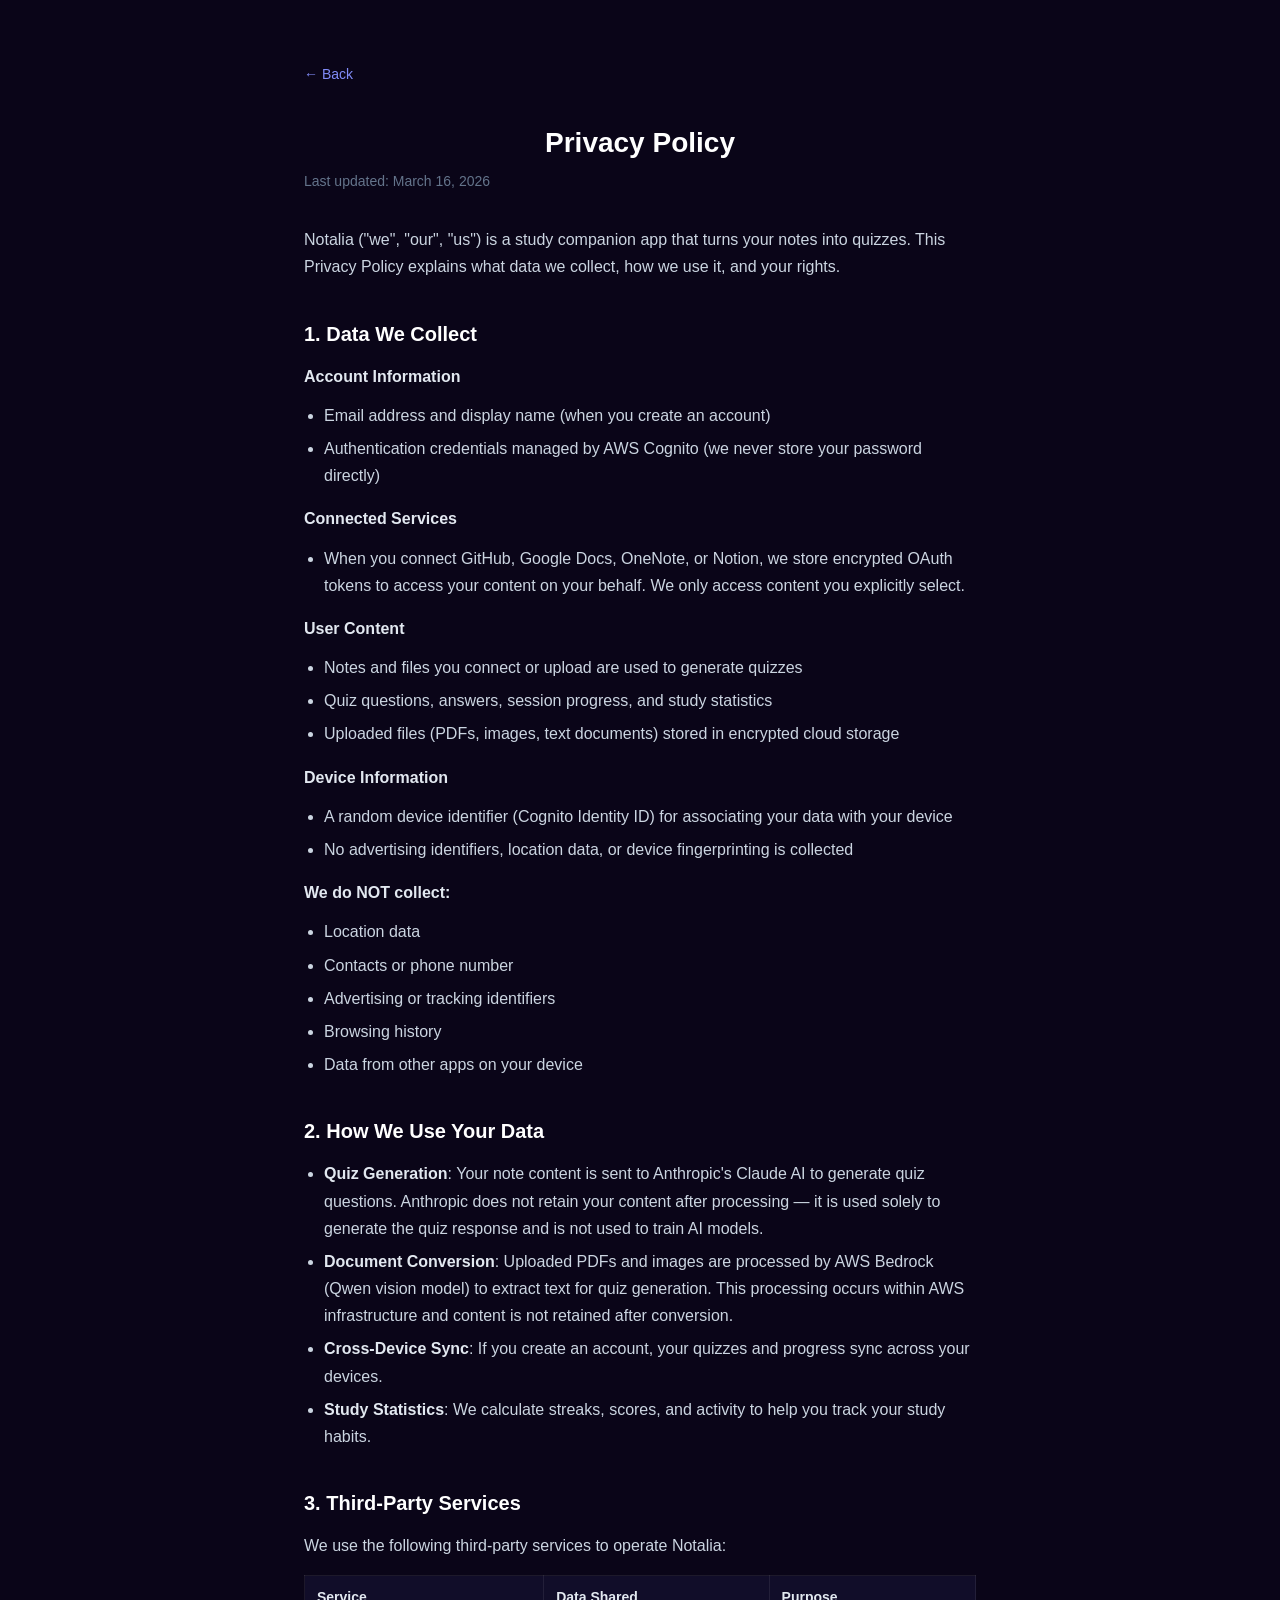
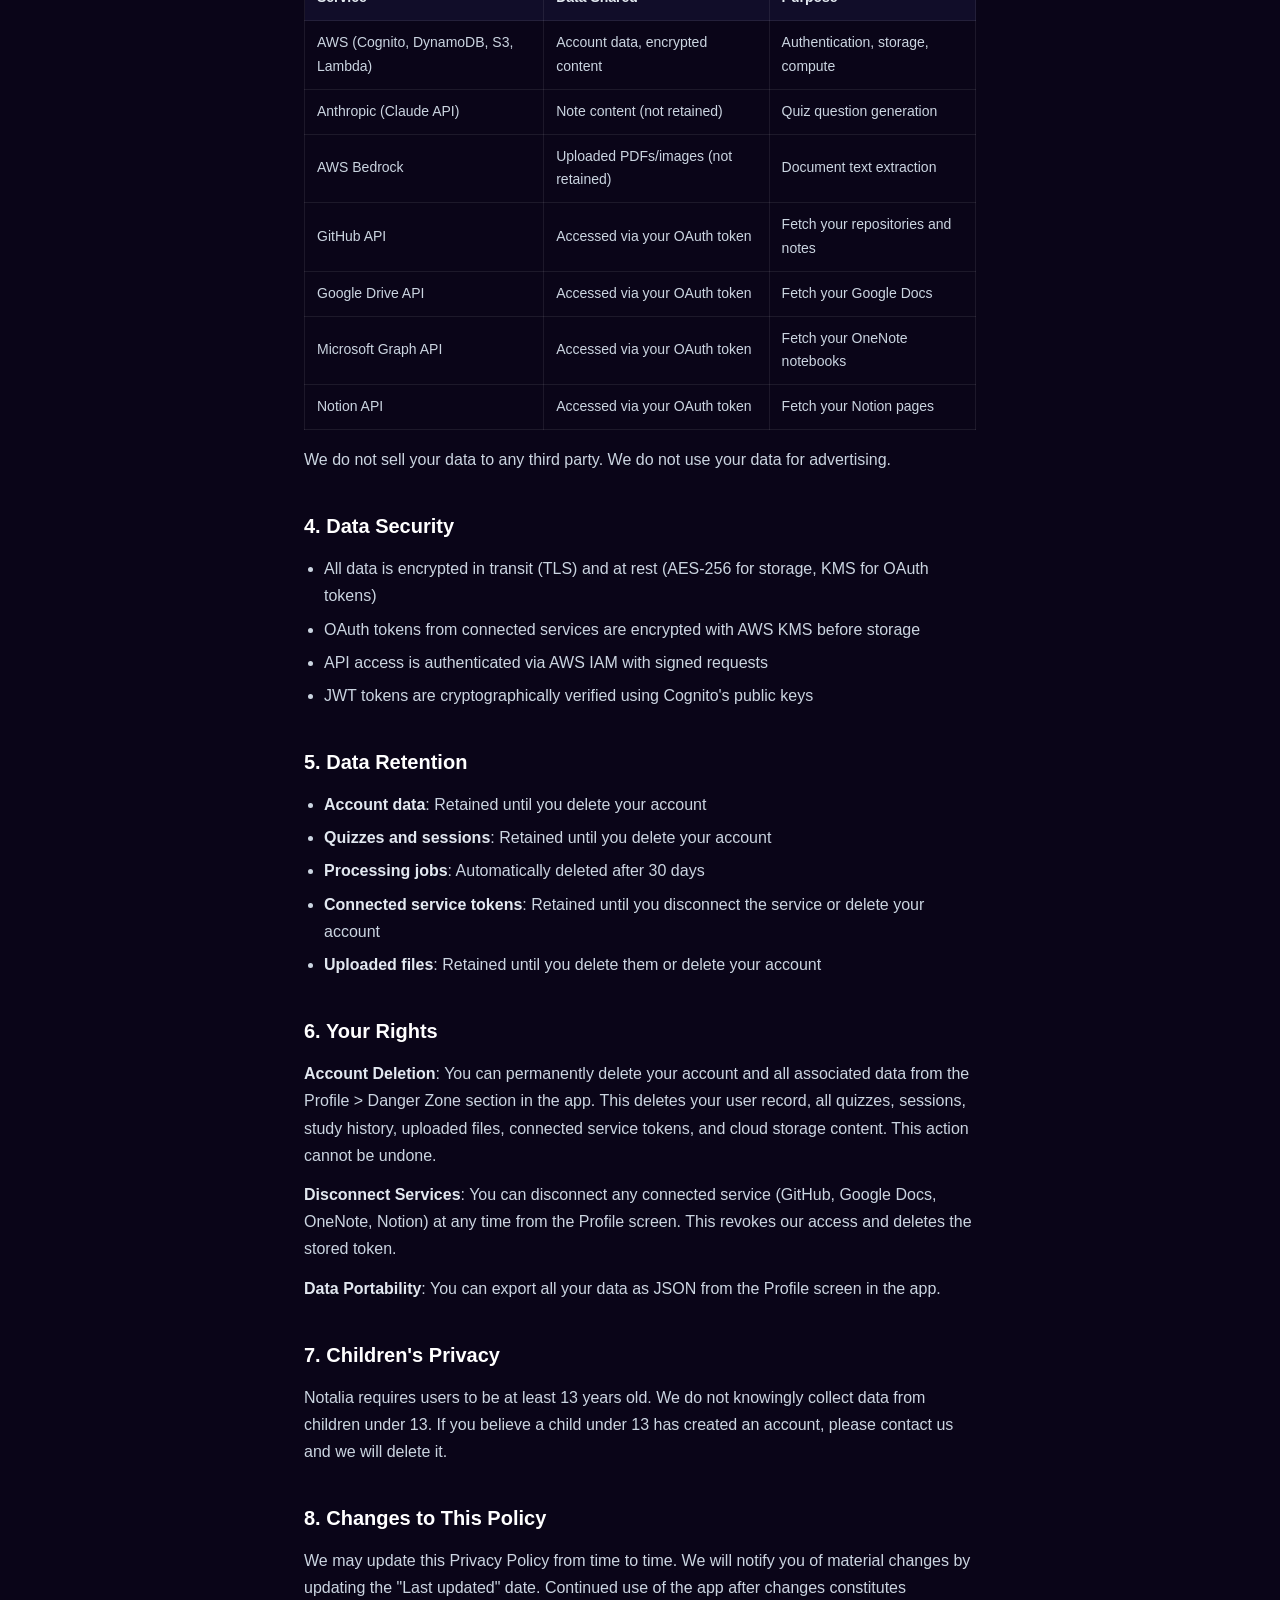
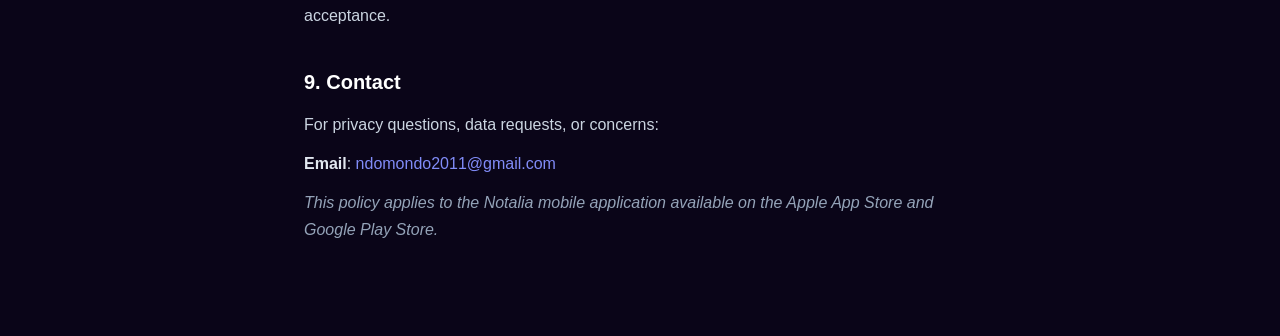
==== privacy.html @ 7a398b64 "Added landing page with links to Notalia's privacy policy and terms of service to ensure transparenc" ====
<!DOCTYPE html>
<html lang="en">
<head>
  <meta charset="UTF-8">
  <meta name="viewport" content="width=device-width, initial-scale=1.0">
  <title>Privacy Policy - Notalia</title>
  <link rel="stylesheet" href="style.css">
</head>
<body>
  <div class="container">
    <a class="back" href="index.html">&larr; Back</a>
    <h1>Privacy Policy</h1>
    <p class="last-updated">Last updated: March 16, 2026</p>

    <p>Notalia ("we", "our", "us") is a study companion app that turns your notes into quizzes. This Privacy Policy explains what data we collect, how we use it, and your rights.</p>

    <h2>1. Data We Collect</h2>

    <p><strong>Account Information</strong></p>
    <ul>
      <li>Email address and display name (when you create an account)</li>
      <li>Authentication credentials managed by AWS Cognito (we never store your password directly)</li>
    </ul>

    <p><strong>Connected Services</strong></p>
    <ul>
      <li>When you connect GitHub, Google Docs, OneNote, or Notion, we store encrypted OAuth tokens to access your content on your behalf. We only access content you explicitly select.</li>
    </ul>

    <p><strong>User Content</strong></p>
    <ul>
      <li>Notes and files you connect or upload are used to generate quizzes</li>
      <li>Quiz questions, answers, session progress, and study statistics</li>
      <li>Uploaded files (PDFs, images, text documents) stored in encrypted cloud storage</li>
    </ul>

    <p><strong>Device Information</strong></p>
    <ul>
      <li>A random device identifier (Cognito Identity ID) for associating your data with your device</li>
      <li>No advertising identifiers, location data, or device fingerprinting is collected</li>
    </ul>

    <p><strong>We do NOT collect:</strong></p>
    <ul>
      <li>Location data</li>
      <li>Contacts or phone number</li>
      <li>Advertising or tracking identifiers</li>
      <li>Browsing history</li>
      <li>Data from other apps on your device</li>
    </ul>

    <h2>2. How We Use Your Data</h2>
    <ul>
      <li><strong>Quiz Generation</strong>: Your note content is sent to Anthropic's Claude AI to generate quiz questions. Anthropic does not retain your content after processing — it is used solely to generate the quiz response and is not used to train AI models.</li>
      <li><strong>Document Conversion</strong>: Uploaded PDFs and images are processed by AWS Bedrock (Qwen vision model) to extract text for quiz generation. This processing occurs within AWS infrastructure and content is not retained after conversion.</li>
      <li><strong>Cross-Device Sync</strong>: If you create an account, your quizzes and progress sync across your devices.</li>
      <li><strong>Study Statistics</strong>: We calculate streaks, scores, and activity to help you track your study habits.</li>
    </ul>

    <h2>3. Third-Party Services</h2>
    <p>We use the following third-party services to operate Notalia:</p>

    <table>
      <thead>
        <tr>
          <th>Service</th>
          <th>Data Shared</th>
          <th>Purpose</th>
        </tr>
      </thead>
      <tbody>
        <tr>
          <td>AWS (Cognito, DynamoDB, S3, Lambda)</td>
          <td>Account data, encrypted content</td>
          <td>Authentication, storage, compute</td>
        </tr>
        <tr>
          <td>Anthropic (Claude API)</td>
          <td>Note content (not retained)</td>
          <td>Quiz question generation</td>
        </tr>
        <tr>
          <td>AWS Bedrock</td>
          <td>Uploaded PDFs/images (not retained)</td>
          <td>Document text extraction</td>
        </tr>
        <tr>
          <td>GitHub API</td>
          <td>Accessed via your OAuth token</td>
          <td>Fetch your repositories and notes</td>
        </tr>
        <tr>
          <td>Google Drive API</td>
          <td>Accessed via your OAuth token</td>
          <td>Fetch your Google Docs</td>
        </tr>
        <tr>
          <td>Microsoft Graph API</td>
          <td>Accessed via your OAuth token</td>
          <td>Fetch your OneNote notebooks</td>
        </tr>
        <tr>
          <td>Notion API</td>
          <td>Accessed via your OAuth token</td>
          <td>Fetch your Notion pages</td>
        </tr>
      </tbody>
    </table>

    <p>We do not sell your data to any third party. We do not use your data for advertising.</p>

    <h2>4. Data Security</h2>
    <ul>
      <li>All data is encrypted in transit (TLS) and at rest (AES-256 for storage, KMS for OAuth tokens)</li>
      <li>OAuth tokens from connected services are encrypted with AWS KMS before storage</li>
      <li>API access is authenticated via AWS IAM with signed requests</li>
      <li>JWT tokens are cryptographically verified using Cognito's public keys</li>
    </ul>

    <h2>5. Data Retention</h2>
    <ul>
      <li><strong>Account data</strong>: Retained until you delete your account</li>
      <li><strong>Quizzes and sessions</strong>: Retained until you delete your account</li>
      <li><strong>Processing jobs</strong>: Automatically deleted after 30 days</li>
      <li><strong>Connected service tokens</strong>: Retained until you disconnect the service or delete your account</li>
      <li><strong>Uploaded files</strong>: Retained until you delete them or delete your account</li>
    </ul>

    <h2>6. Your Rights</h2>
    <p><strong>Account Deletion</strong>: You can permanently delete your account and all associated data from the Profile &gt; Danger Zone section in the app. This deletes your user record, all quizzes, sessions, study history, uploaded files, connected service tokens, and cloud storage content. This action cannot be undone.</p>
    <p><strong>Disconnect Services</strong>: You can disconnect any connected service (GitHub, Google Docs, OneNote, Notion) at any time from the Profile screen. This revokes our access and deletes the stored token.</p>
    <p><strong>Data Portability</strong>: You can export all your data as JSON from the Profile screen in the app.</p>

    <h2>7. Children's Privacy</h2>
    <p>Notalia requires users to be at least 13 years old. We do not knowingly collect data from children under 13. If you believe a child under 13 has created an account, please contact us and we will delete it.</p>

    <h2>8. Changes to This Policy</h2>
    <p>We may update this Privacy Policy from time to time. We will notify you of material changes by updating the "Last updated" date. Continued use of the app after changes constitutes acceptance.</p>

    <h2>9. Contact</h2>
    <p>For privacy questions, data requests, or concerns:</p>
    <p><strong>Email</strong>: <a href="mailto:ndomondo2011@gmail.com" style="color:#818cf8;text-decoration:none;">ndomondo2011@gmail.com</a></p>

    <p><em>This policy applies to the Notalia mobile application available on the Apple App Store and Google Play Store.</em></p>
  </div>
</body>
</html>
---- style.css ----
* { margin: 0; padding: 0; box-sizing: border-box; }

body {
  font-family: -apple-system, BlinkMacSystemFont, "Segoe UI", Roboto, sans-serif;
  background: #0a0518;
  color: #e2e8f0;
  line-height: 1.7;
  min-height: 100vh;
}

.container {
  max-width: 720px;
  margin: 0 auto;
  padding: 60px 24px 80px;
}

/* Index page */
body > .container > h1 {
  text-align: center;
}

body > .container > .subtitle {
  text-align: center;
  color: #94a3b8;
  margin-bottom: 40px;
}

.links {
  display: flex;
  flex-direction: column;
  gap: 12px;
  max-width: 320px;
  margin: 0 auto 40px;
}

.links a {
  display: block;
  text-align: center;
  padding: 14px 24px;
  border-radius: 12px;
  background: rgba(99, 102, 241, 0.1);
  border: 1px solid rgba(99, 102, 241, 0.2);
  color: #818cf8;
  text-decoration: none;
  font-weight: 600;
  transition: background 0.2s;
}

.links a:hover {
  background: rgba(99, 102, 241, 0.2);
}

.contact {
  text-align: center;
  color: #64748b;
  font-size: 14px;
}

.contact a {
  color: #818cf8;
  text-decoration: none;
}

/* Legal pages */
h1 {
  font-size: 28px;
  font-weight: 700;
  margin-bottom: 4px;
  color: #fff;
}

.last-updated {
  color: #64748b;
  font-size: 14px;
  margin-bottom: 32px;
}

h2 {
  font-size: 20px;
  font-weight: 600;
  color: #fff;
  margin-top: 36px;
  margin-bottom: 12px;
}

p, li {
  color: #cbd5e1;
  margin-bottom: 12px;
}

ul {
  padding-left: 20px;
  margin-bottom: 16px;
}

li {
  margin-bottom: 6px;
}

strong {
  color: #e2e8f0;
}

table {
  width: 100%;
  border-collapse: collapse;
  margin: 16px 0;
  font-size: 14px;
}

th, td {
  text-align: left;
  padding: 10px 12px;
  border: 1px solid rgba(255, 255, 255, 0.08);
}

th {
  background: rgba(99, 102, 241, 0.08);
  color: #e2e8f0;
  font-weight: 600;
}

td {
  color: #cbd5e1;
}

a.back {
  display: inline-block;
  color: #818cf8;
  text-decoration: none;
  font-size: 14px;
  margin-bottom: 32px;
}

a.back:hover {
  text-decoration: underline;
}

em {
  color: #94a3b8;
  font-style: italic;
}
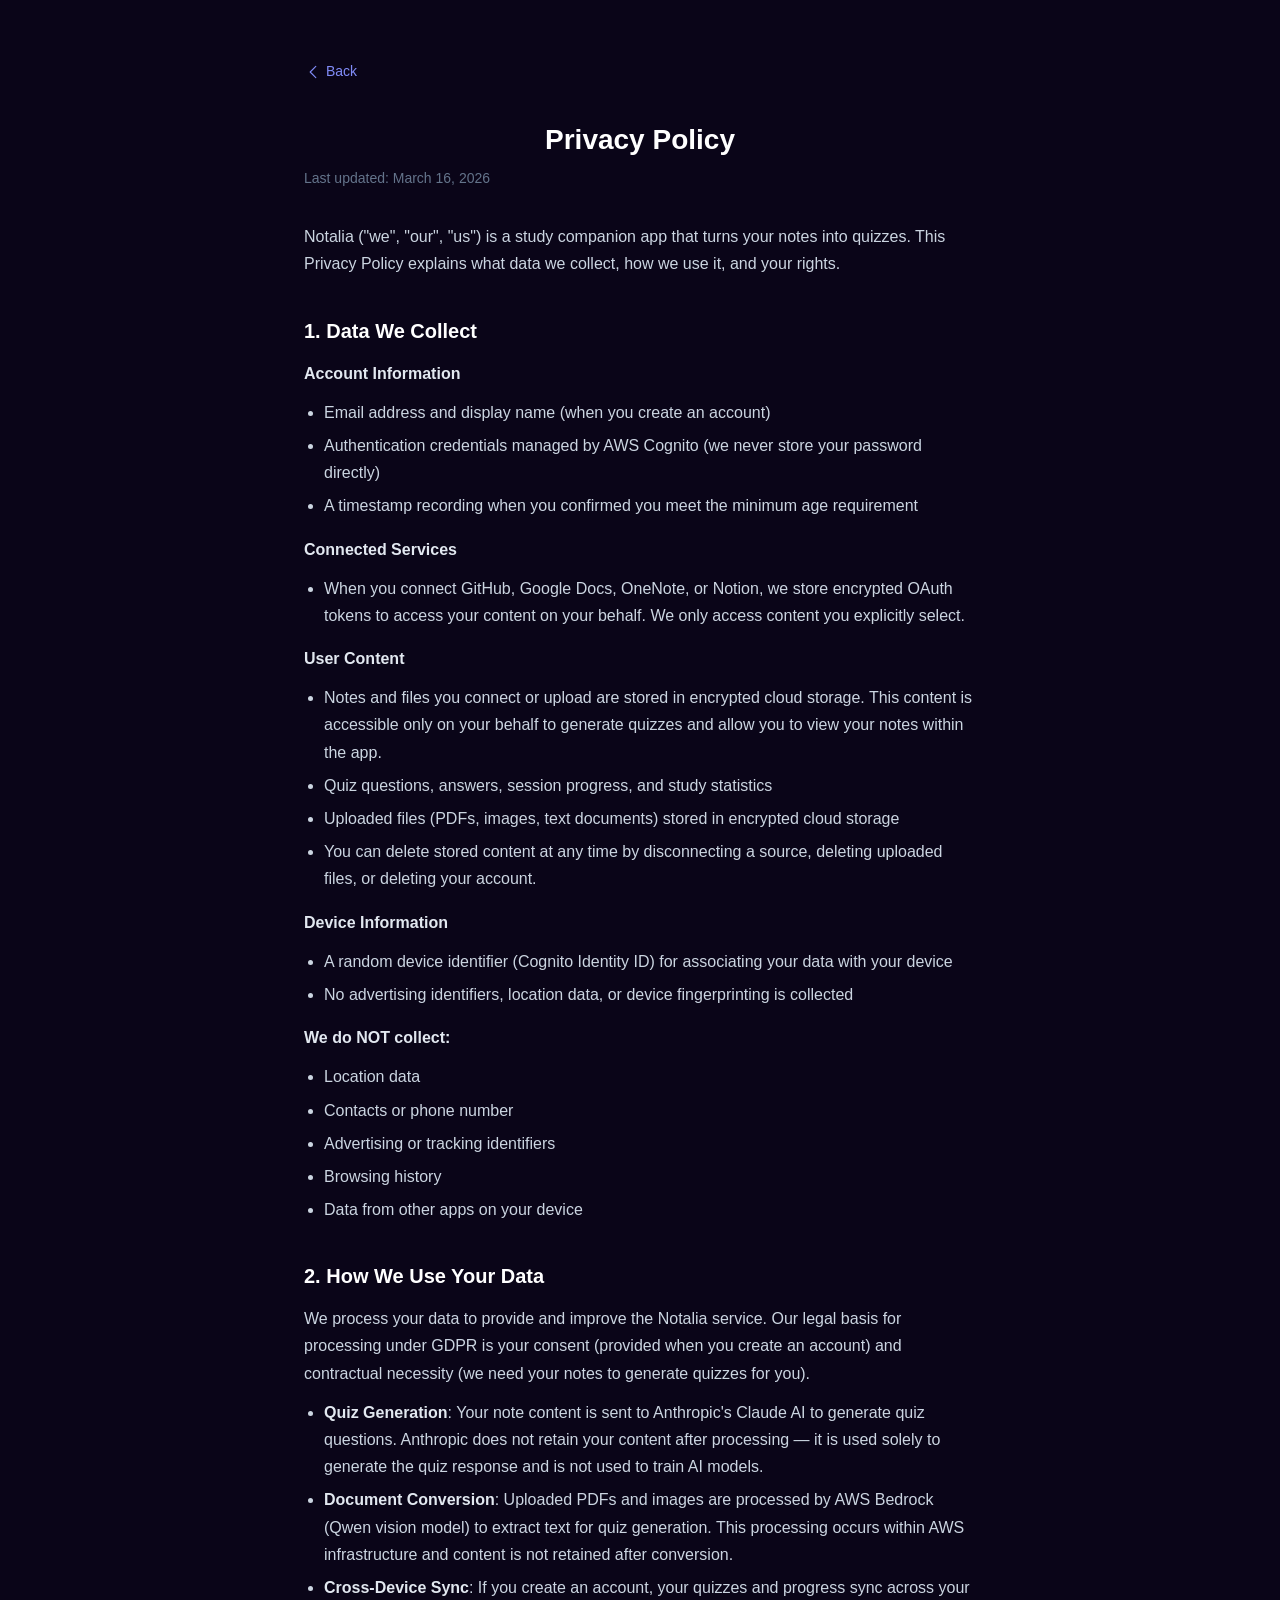
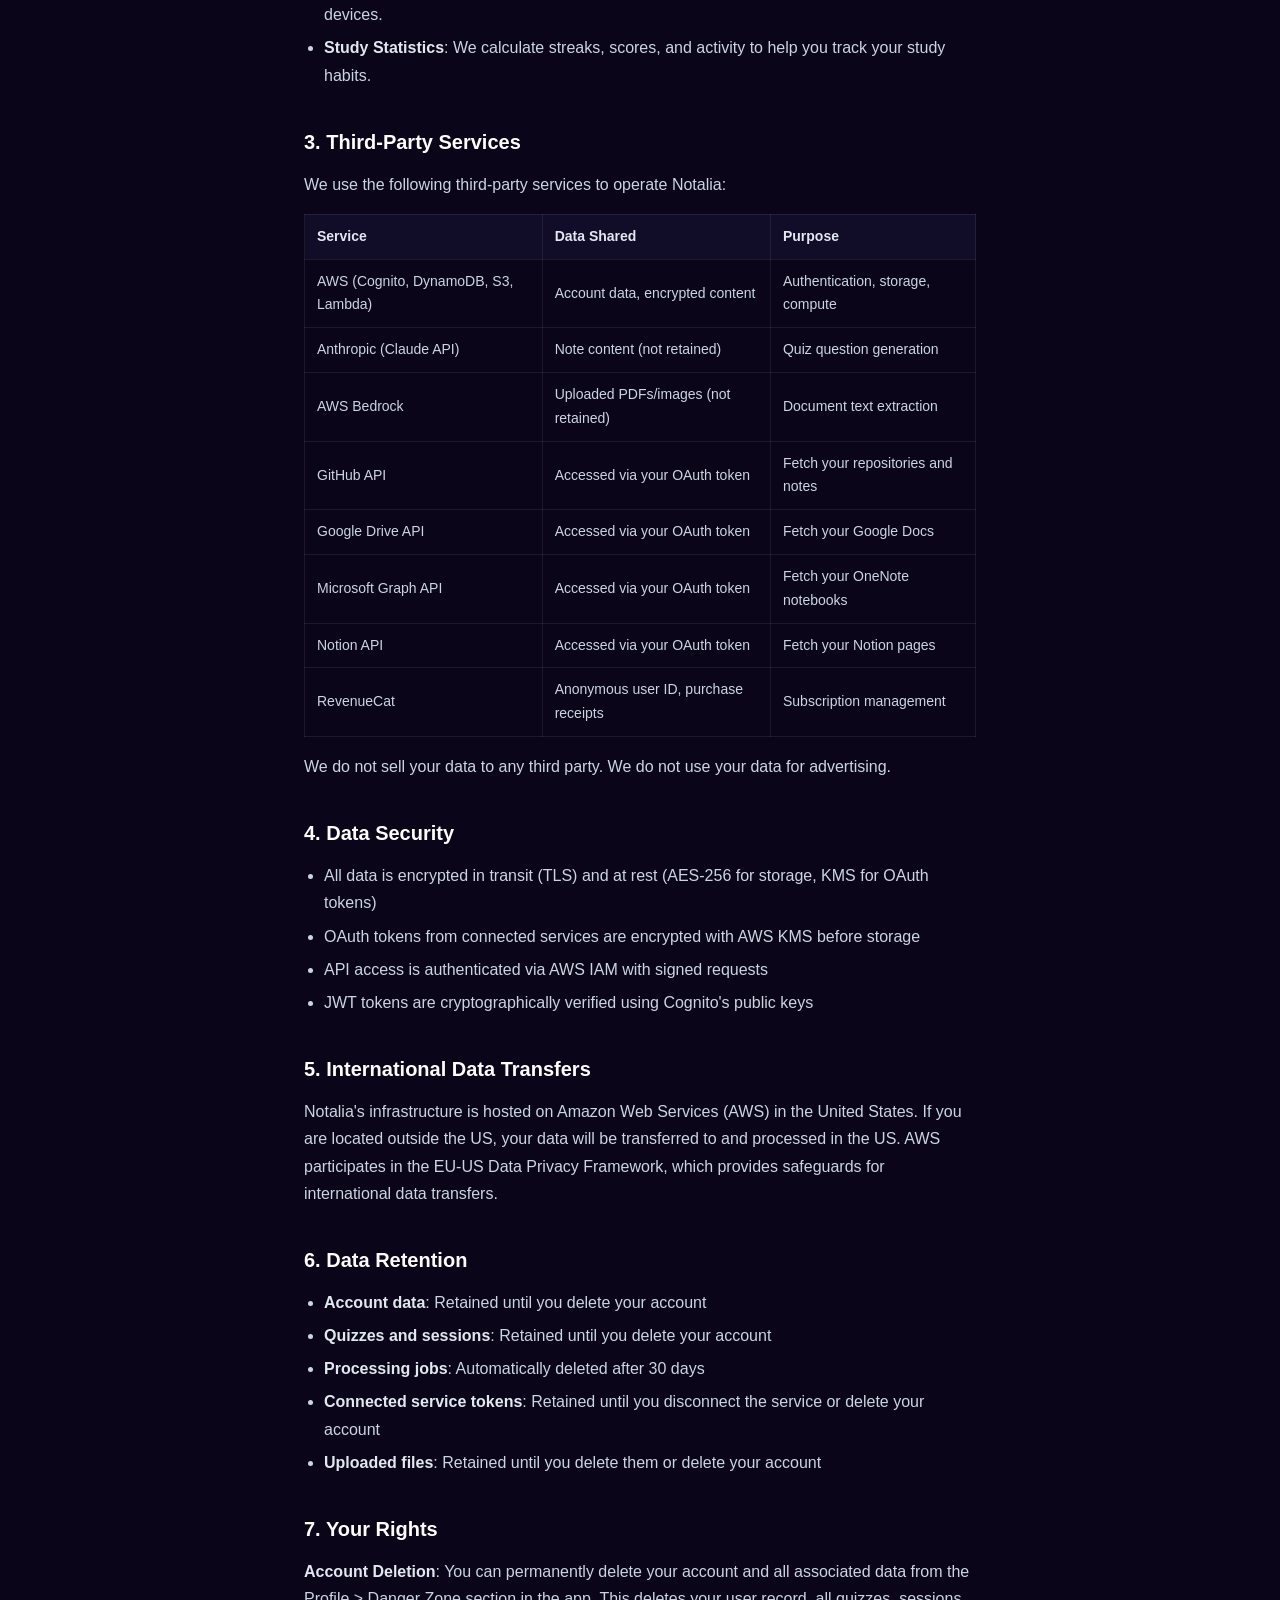
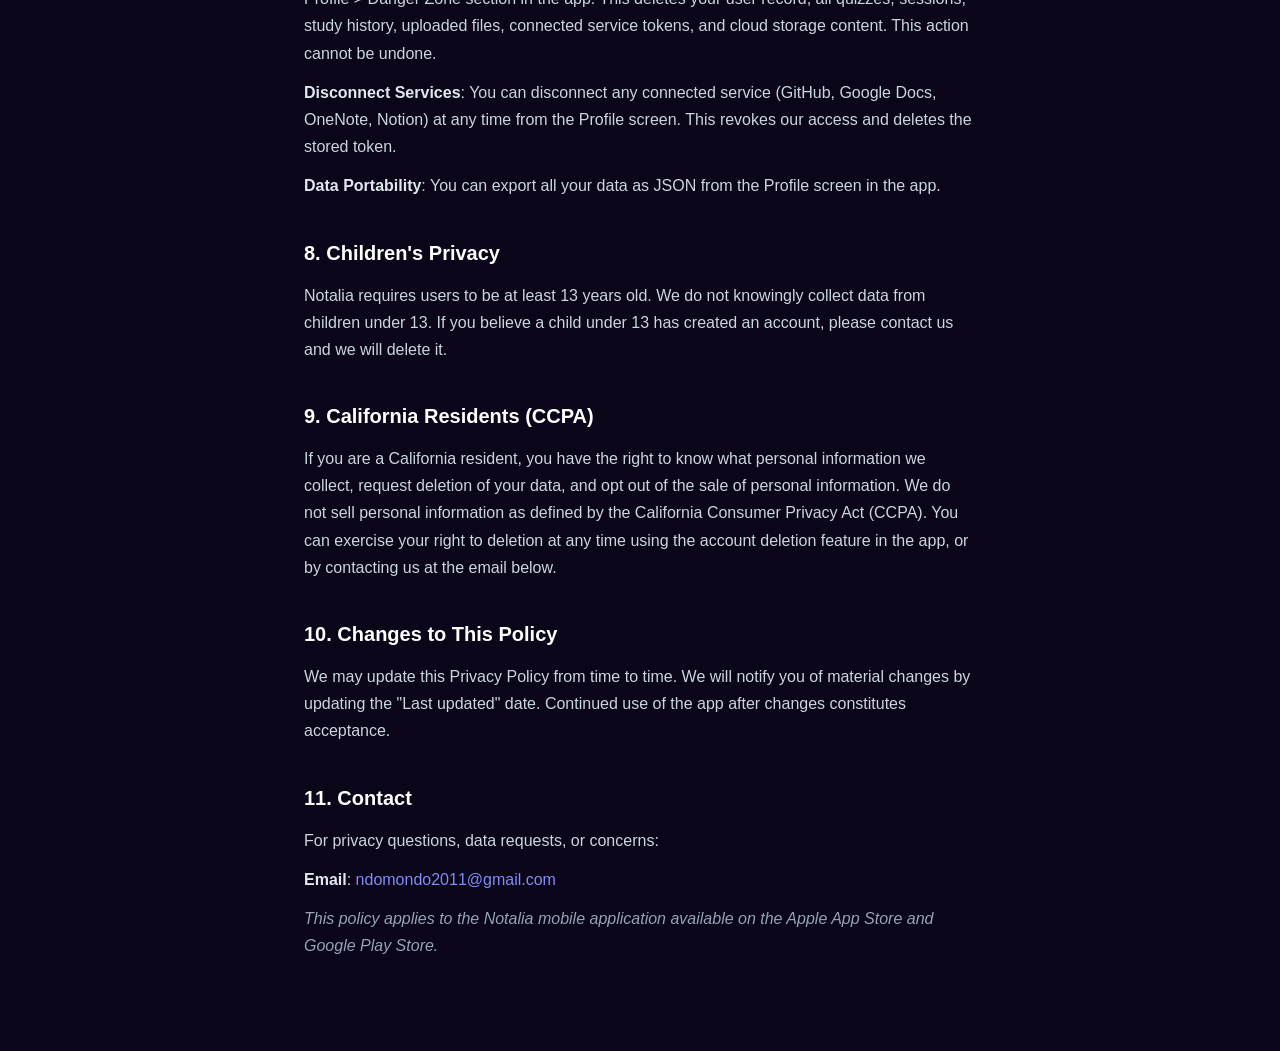
==== commit 520377bd: "[Update] Added GDPR/CCPA information, removed strip from payment options, added revenuecat to third-" ====
--- a/privacy.html
+++ b/privacy.html
@@ -8,7 +8,7 @@
 </head>
 <body>
   <div class="container">
-    <a class="back" href="index.html">&larr; Back</a>
+    <a class="back" href="index.html"><img src="arrow_left.svg" alt="Back" class="back-icon"> Back</a>
     <h1>Privacy Policy</h1>
     <p class="last-updated">Last updated: March 16, 2026</p>
 
@@ -20,6 +20,7 @@
     <ul>
       <li>Email address and display name (when you create an account)</li>
       <li>Authentication credentials managed by AWS Cognito (we never store your password directly)</li>
+      <li>A timestamp recording when you confirmed you meet the minimum age requirement</li>
     </ul>
 
     <p><strong>Connected Services</strong></p>
@@ -29,9 +30,10 @@
 
     <p><strong>User Content</strong></p>
     <ul>
-      <li>Notes and files you connect or upload are used to generate quizzes</li>
+      <li>Notes and files you connect or upload are stored in encrypted cloud storage. This content is accessible only on your behalf to generate quizzes and allow you to view your notes within the app.</li>
       <li>Quiz questions, answers, session progress, and study statistics</li>
       <li>Uploaded files (PDFs, images, text documents) stored in encrypted cloud storage</li>
+      <li>You can delete stored content at any time by disconnecting a source, deleting uploaded files, or deleting your account.</li>
     </ul>
 
     <p><strong>Device Information</strong></p>
@@ -50,6 +52,7 @@
     </ul>
 
     <h2>2. How We Use Your Data</h2>
+    <p>We process your data to provide and improve the Notalia service. Our legal basis for processing under GDPR is your consent (provided when you create an account) and contractual necessity (we need your notes to generate quizzes for you).</p>
     <ul>
       <li><strong>Quiz Generation</strong>: Your note content is sent to Anthropic's Claude AI to generate quiz questions. Anthropic does not retain your content after processing — it is used solely to generate the quiz response and is not used to train AI models.</li>
       <li><strong>Document Conversion</strong>: Uploaded PDFs and images are processed by AWS Bedrock (Qwen vision model) to extract text for quiz generation. This processing occurs within AWS infrastructure and content is not retained after conversion.</li>
@@ -104,6 +107,11 @@
           <td>Accessed via your OAuth token</td>
           <td>Fetch your Notion pages</td>
         </tr>
+        <tr>
+          <td>RevenueCat</td>
+          <td>Anonymous user ID, purchase receipts</td>
+          <td>Subscription management</td>
+        </tr>
       </tbody>
     </table>
 
@@ -117,7 +125,10 @@
       <li>JWT tokens are cryptographically verified using Cognito's public keys</li>
     </ul>
 
-    <h2>5. Data Retention</h2>
+    <h2>5. International Data Transfers</h2>
+    <p>Notalia's infrastructure is hosted on Amazon Web Services (AWS) in the United States. If you are located outside the US, your data will be transferred to and processed in the US. AWS participates in the EU-US Data Privacy Framework, which provides safeguards for international data transfers.</p>
+
+    <h2>6. Data Retention</h2>
     <ul>
       <li><strong>Account data</strong>: Retained until you delete your account</li>
       <li><strong>Quizzes and sessions</strong>: Retained until you delete your account</li>
@@ -126,18 +137,21 @@
       <li><strong>Uploaded files</strong>: Retained until you delete them or delete your account</li>
     </ul>
 
-    <h2>6. Your Rights</h2>
+    <h2>7. Your Rights</h2>
     <p><strong>Account Deletion</strong>: You can permanently delete your account and all associated data from the Profile &gt; Danger Zone section in the app. This deletes your user record, all quizzes, sessions, study history, uploaded files, connected service tokens, and cloud storage content. This action cannot be undone.</p>
     <p><strong>Disconnect Services</strong>: You can disconnect any connected service (GitHub, Google Docs, OneNote, Notion) at any time from the Profile screen. This revokes our access and deletes the stored token.</p>
     <p><strong>Data Portability</strong>: You can export all your data as JSON from the Profile screen in the app.</p>
 
-    <h2>7. Children's Privacy</h2>
+    <h2>8. Children's Privacy</h2>
     <p>Notalia requires users to be at least 13 years old. We do not knowingly collect data from children under 13. If you believe a child under 13 has created an account, please contact us and we will delete it.</p>
 
-    <h2>8. Changes to This Policy</h2>
+    <h2>9. California Residents (CCPA)</h2>
+    <p>If you are a California resident, you have the right to know what personal information we collect, request deletion of your data, and opt out of the sale of personal information. We do not sell personal information as defined by the California Consumer Privacy Act (CCPA). You can exercise your right to deletion at any time using the account deletion feature in the app, or by contacting us at the email below.</p>
+
+    <h2>10. Changes to This Policy</h2>
     <p>We may update this Privacy Policy from time to time. We will notify you of material changes by updating the "Last updated" date. Continued use of the app after changes constitutes acceptance.</p>
 
-    <h2>9. Contact</h2>
+    <h2>11. Contact</h2>
     <p>For privacy questions, data requests, or concerns:</p>
     <p><strong>Email</strong>: <a href="mailto:ndomondo2011@gmail.com" style="color:#818cf8;text-decoration:none;">ndomondo2011@gmail.com</a></p>
 
--- a/style.css
+++ b/style.css
@@ -125,7 +125,9 @@
 }
 
 a.back {
-  display: inline-block;
+  display: inline-flex;
+  align-items: center;
+  gap: 4px;
   color: #818cf8;
   text-decoration: none;
   font-size: 14px;
@@ -136,6 +138,11 @@
   text-decoration: underline;
 }
 
+.back-icon {
+  width: 18px;
+  height: 18px;
+}
+
 em {
   color: #94a3b8;
   font-style: italic;
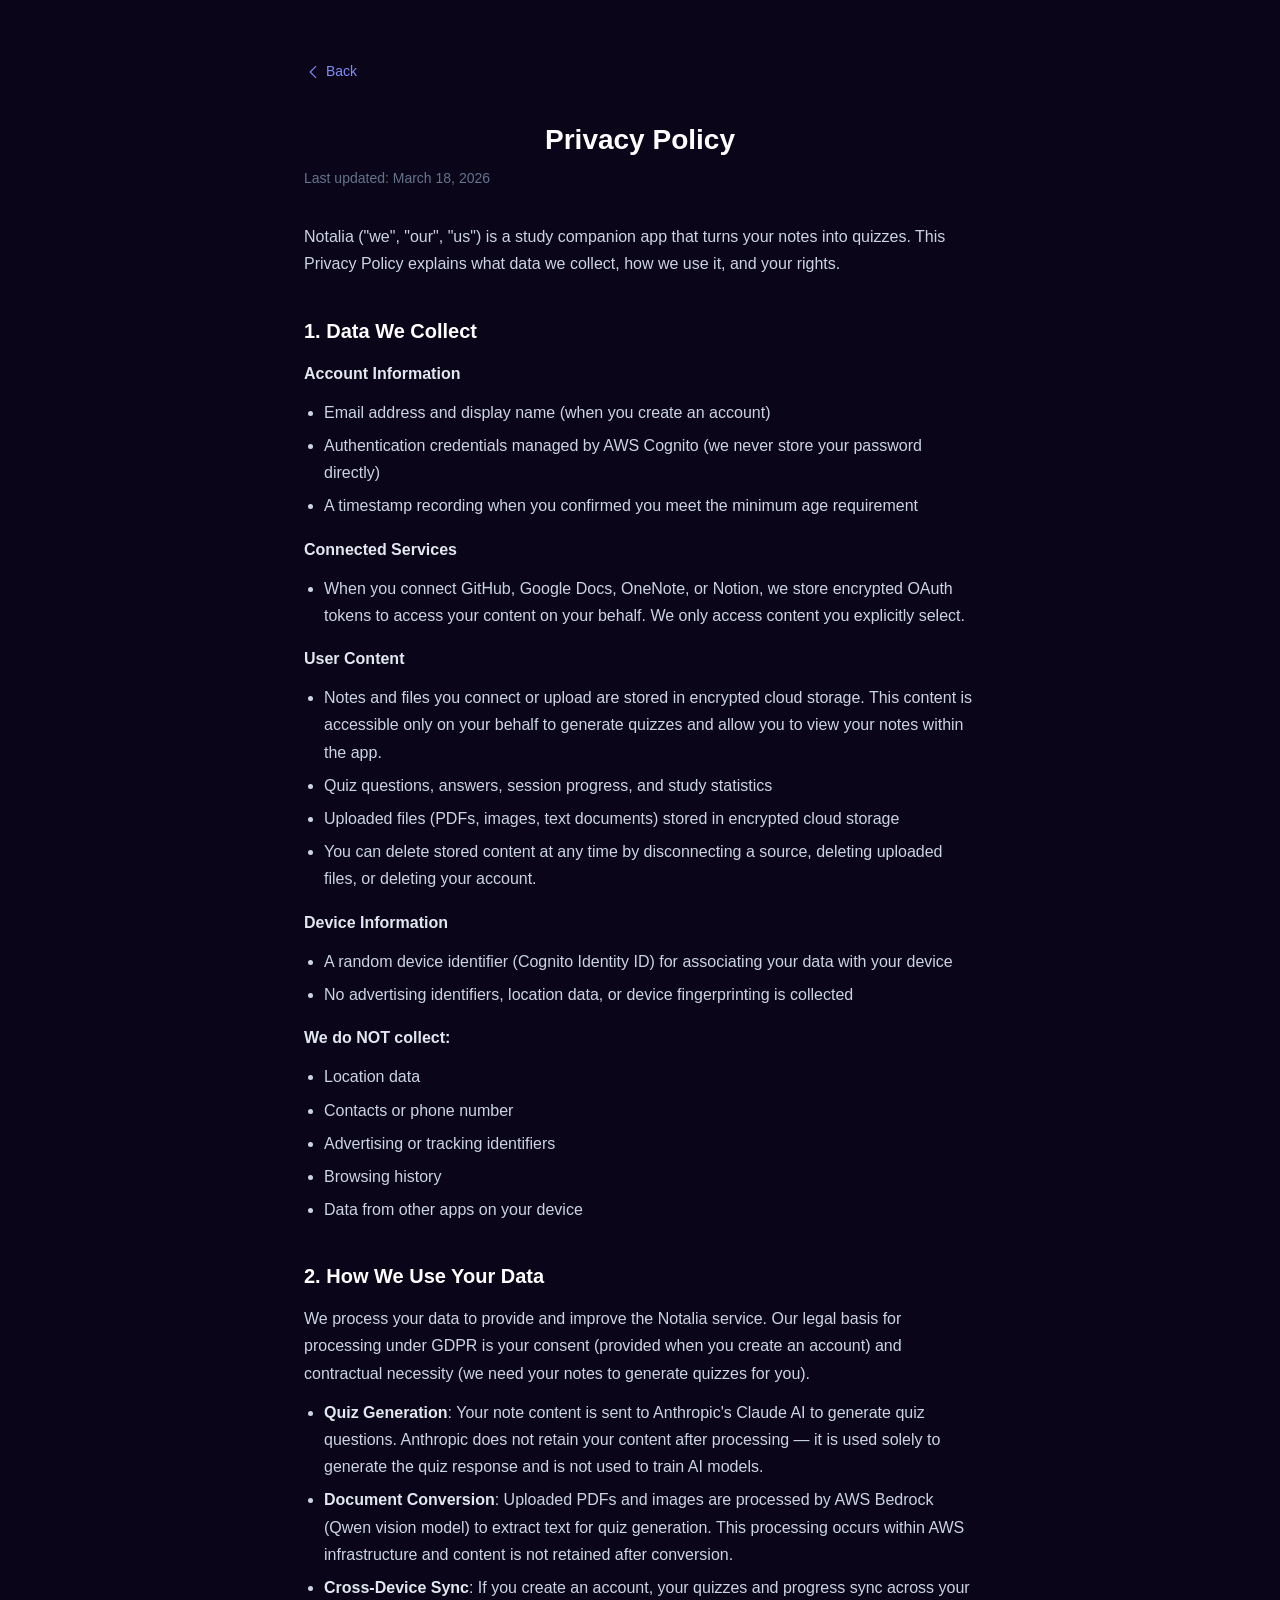
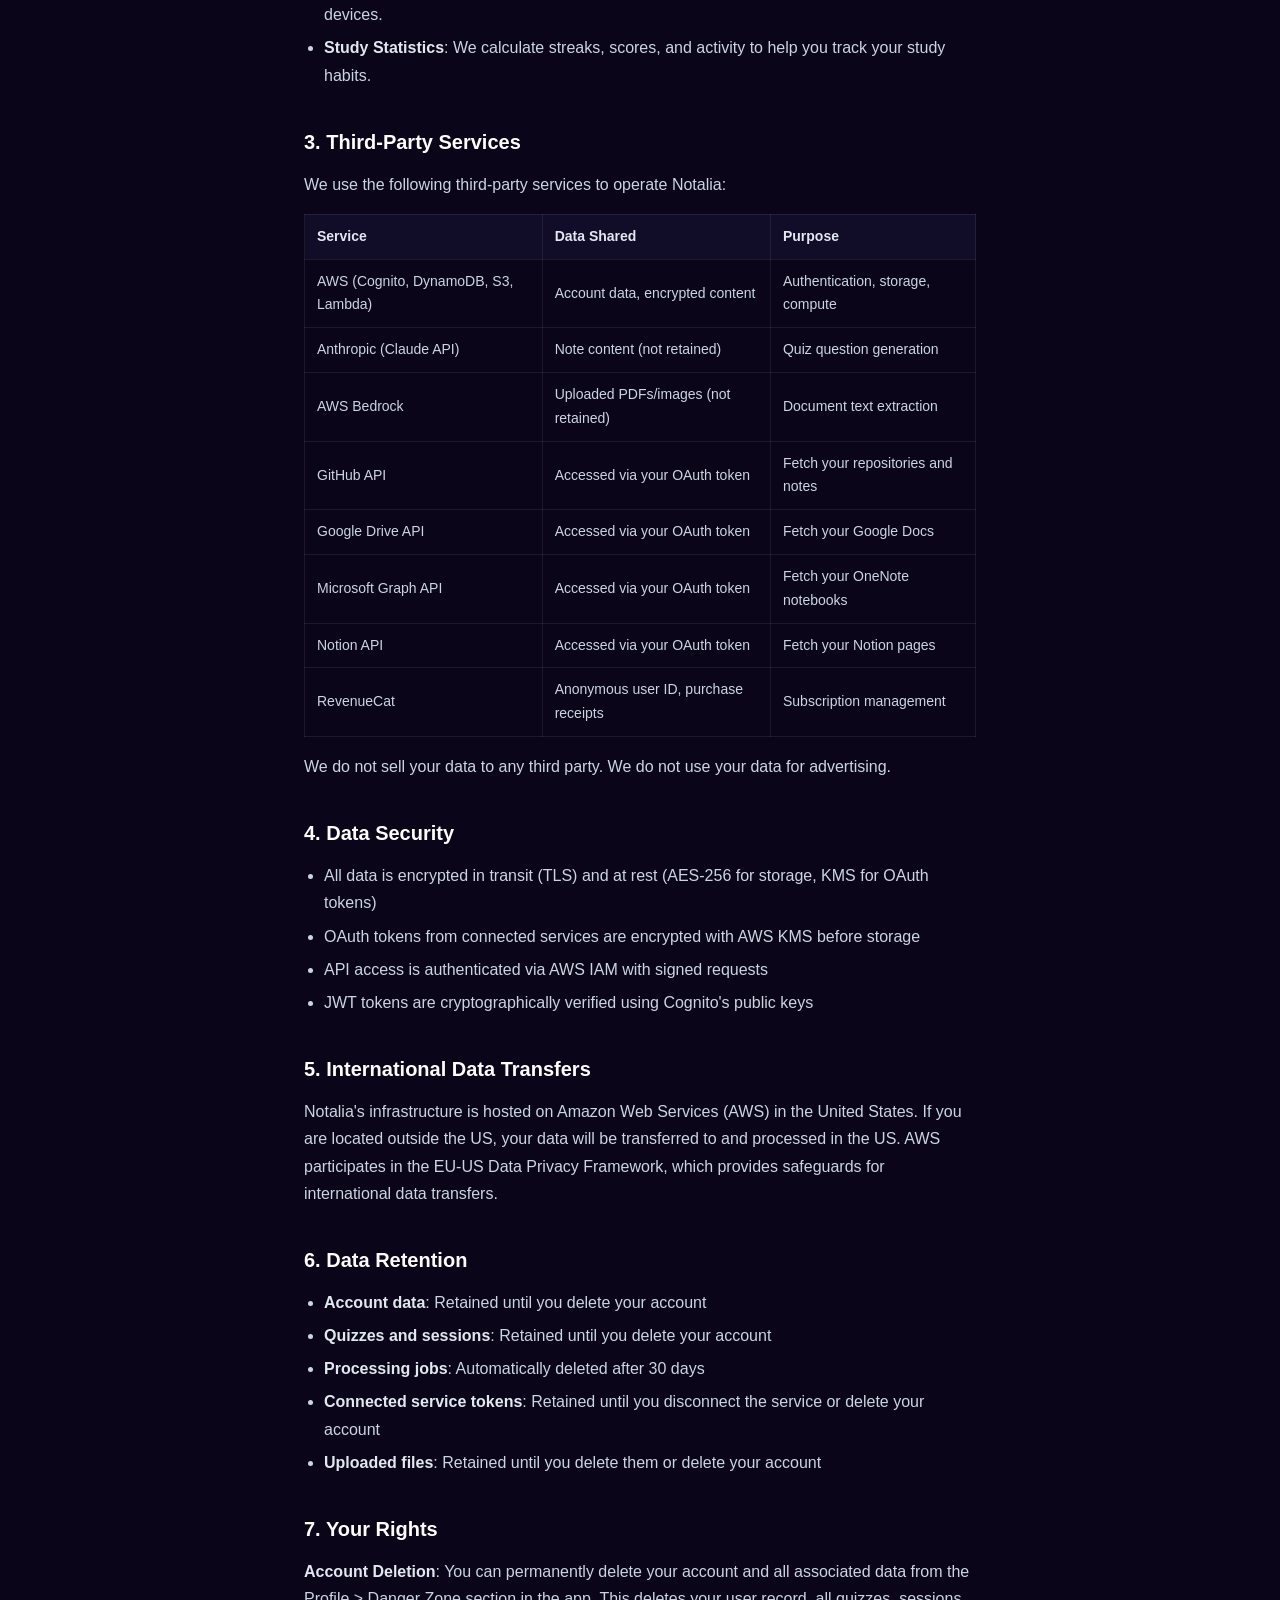
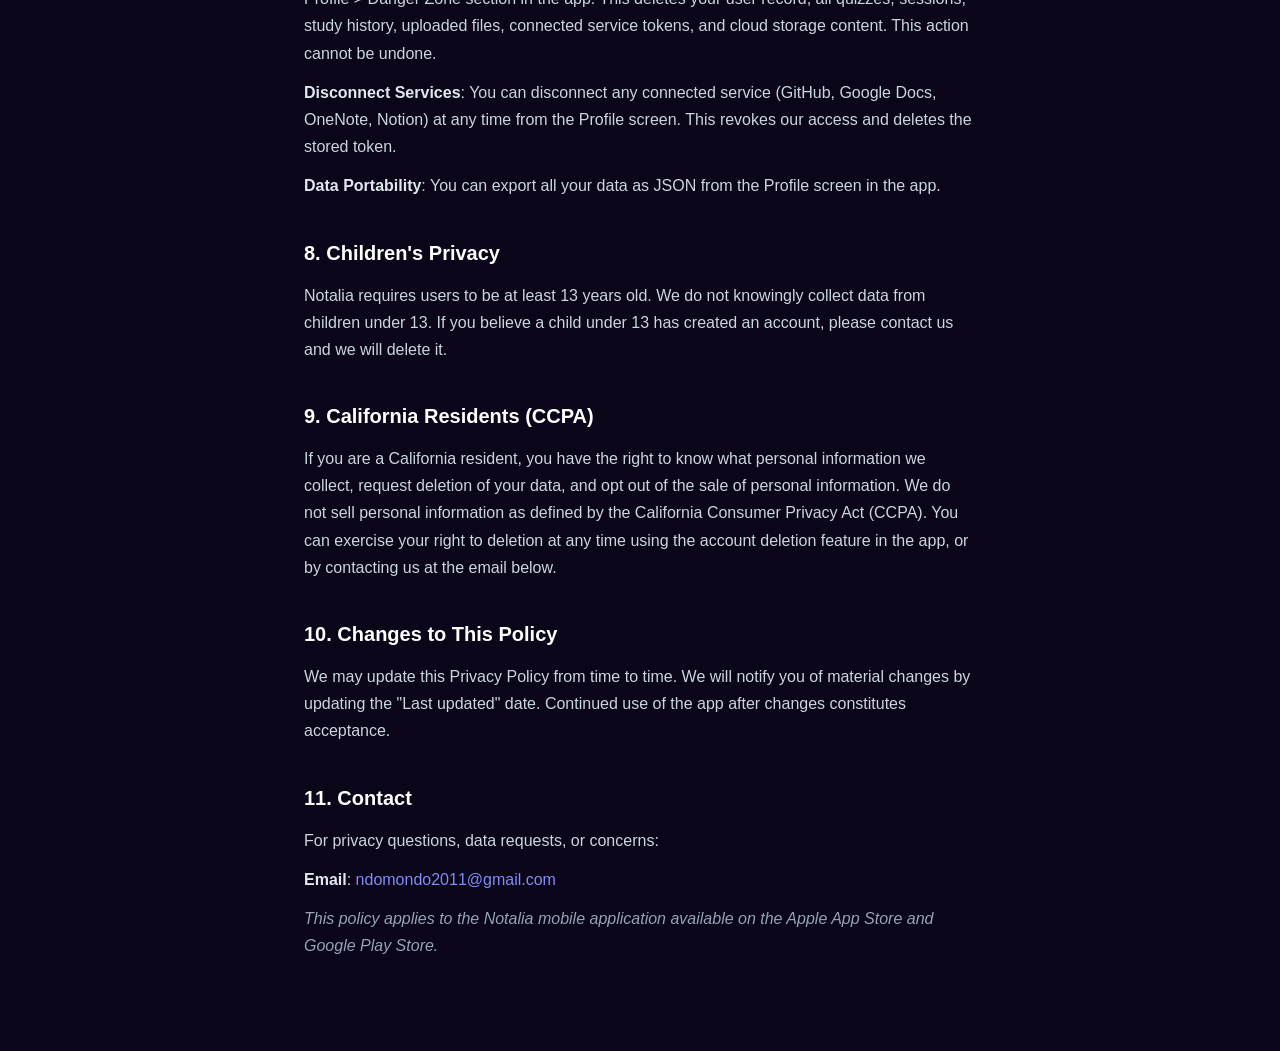
==== commit 505b4533: "[Update] Updated time updated on terms/privacy" ====
--- a/privacy.html
+++ b/privacy.html
@@ -10,7 +10,7 @@
   <div class="container">
     <a class="back" href="index.html"><img src="arrow_left.svg" alt="Back" class="back-icon"> Back</a>
     <h1>Privacy Policy</h1>
-    <p class="last-updated">Last updated: March 16, 2026</p>
+    <p class="last-updated">Last updated: March 18, 2026</p>
 
     <p>Notalia ("we", "our", "us") is a study companion app that turns your notes into quizzes. This Privacy Policy explains what data we collect, how we use it, and your rights.</p>
 
